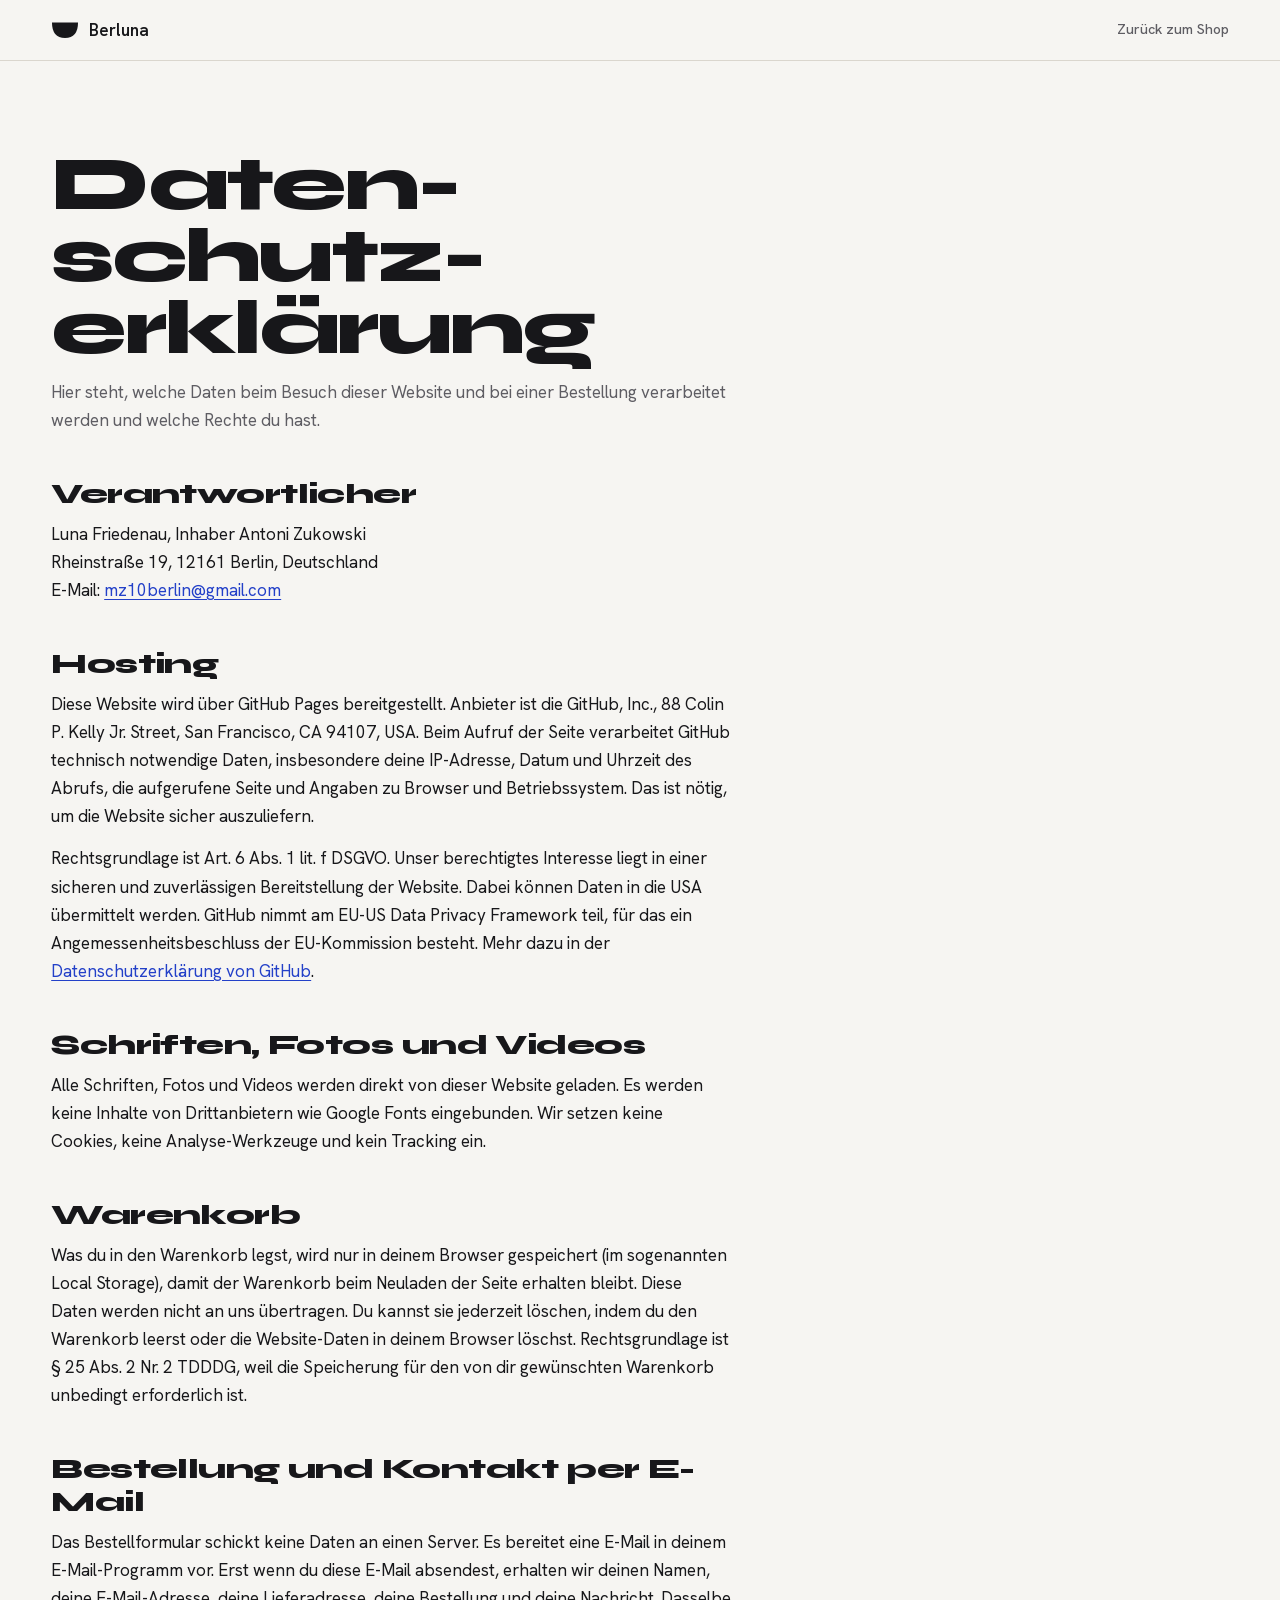
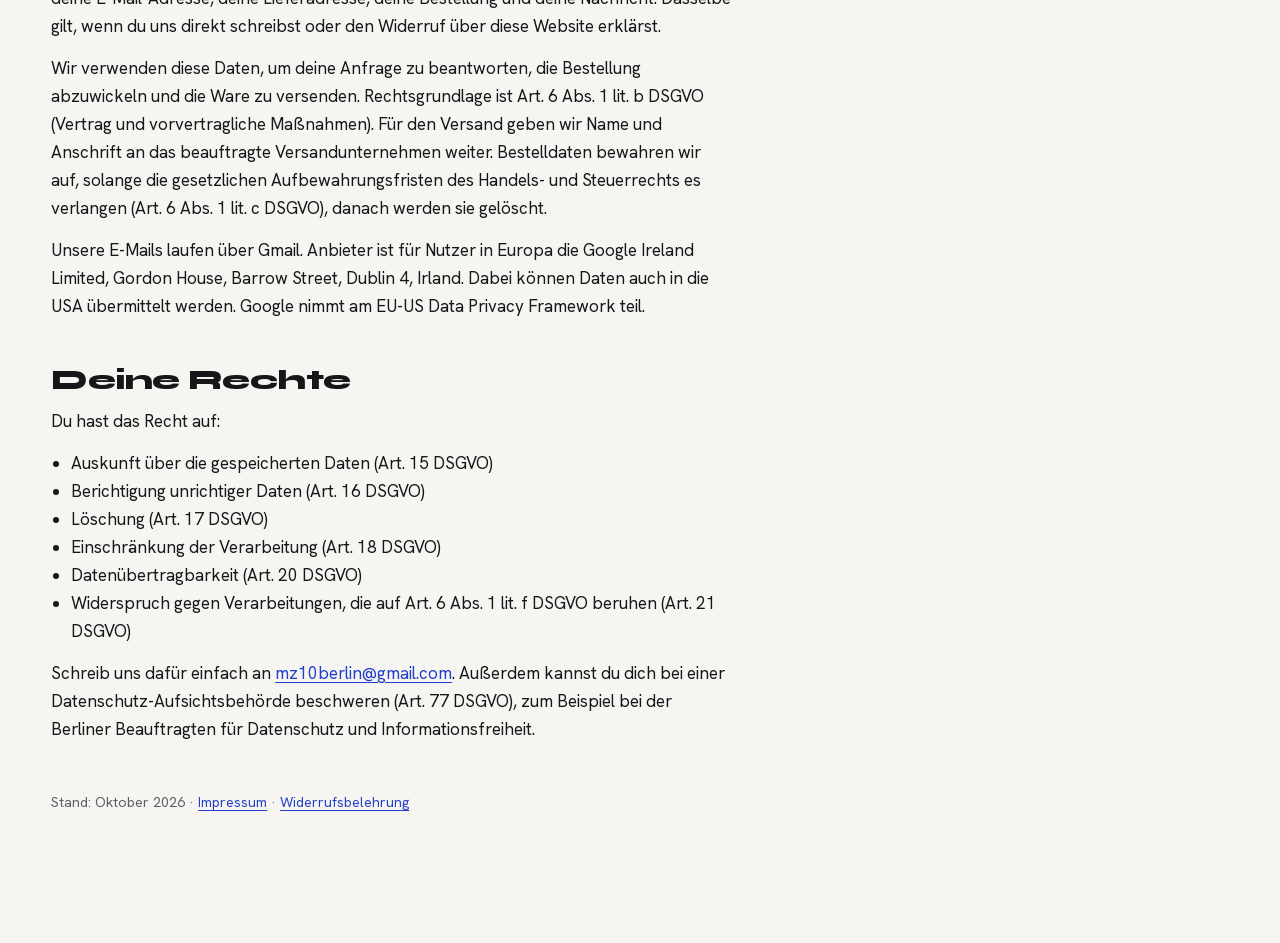
==== datenschutz.html @ 9eba6846 "Add legal pages and self-host fonts Adds Impressum, Datenschutzerklärung and Widerrufsbelehrung with" ====
<!doctype html>
<html lang="de">
<head>
<meta charset="utf-8">
<meta name="viewport" content="width=device-width, initial-scale=1, viewport-fit=cover">
<title>Datenschutz – Berluna</title>
<meta name="robots" content="noindex, follow">
<link rel="icon" href="favicon.svg" type="image/svg+xml">
<link rel="stylesheet" href="fonts/fonts.css">
<link rel="stylesheet" href="legal.css">
</head>
<body>

<header class="legal-head">
  <a href="./" aria-label="Berluna, zur Startseite">
    <svg viewBox="0 0 28 18" aria-hidden="true"><path d="M1 1.5 H27 Q27 17 14 17 Q1 17 1 1.5 Z" fill="currentColor"/></svg>
    Berluna
  </a>
  <a class="back" href="./">Zurück zum Shop</a>
</header>

<main>
  <h1>Daten&shy;schutz&shy;erklärung</h1>
  <p class="lede">Hier steht, welche Daten beim Besuch dieser Website und bei einer Bestellung verarbeitet werden und welche Rechte du hast.</p>

  <h2>Verantwortlicher</h2>
  <address>
    Luna Friedenau, Inhaber Antoni Zukowski<br>
    Rheinstraße 19, 12161 Berlin, Deutschland<br>
    E-Mail: <a href="mailto:mz10berlin@gmail.com">mz10berlin@gmail.com</a>
  </address>

  <h2>Hosting</h2>
  <p>Diese Website wird über GitHub Pages bereitgestellt. Anbieter ist die GitHub, Inc., 88 Colin P. Kelly Jr. Street, San Francisco, CA 94107, USA. Beim Aufruf der Seite verarbeitet GitHub technisch notwendige Daten, insbesondere deine IP-Adresse, Datum und Uhrzeit des Abrufs, die aufgerufene Seite und Angaben zu Browser und Betriebssystem. Das ist nötig, um die Website sicher auszuliefern.</p>
  <p>Rechtsgrundlage ist Art. 6 Abs. 1 lit. f DSGVO. Unser berechtigtes Interesse liegt in einer sicheren und zuverlässigen Bereitstellung der Website. Dabei können Daten in die USA übermittelt werden. GitHub nimmt am EU-US Data Privacy Framework teil, für das ein Angemessenheitsbeschluss der EU-Kommission besteht. Mehr dazu in der <a href="https://docs.github.com/en/site-policy/privacy-policies/github-general-privacy-statement" rel="noopener">Datenschutzerklärung von GitHub</a>.</p>

  <h2>Schriften, Fotos und Videos</h2>
  <p>Alle Schriften, Fotos und Videos werden direkt von dieser Website geladen. Es werden keine Inhalte von Drittanbietern wie Google Fonts eingebunden. Wir setzen keine Cookies, keine Analyse-Werkzeuge und kein Tracking ein.</p>

  <h2>Warenkorb</h2>
  <p>Was du in den Warenkorb legst, wird nur in deinem Browser gespeichert (im sogenannten Local Storage), damit der Warenkorb beim Neuladen der Seite erhalten bleibt. Diese Daten werden nicht an uns übertragen. Du kannst sie jederzeit löschen, indem du den Warenkorb leerst oder die Website-Daten in deinem Browser löschst. Rechtsgrundlage ist § 25 Abs. 2 Nr. 2 TDDDG, weil die Speicherung für den von dir gewünschten Warenkorb unbedingt erforderlich ist.</p>

  <h2>Bestellung und Kontakt per E-Mail</h2>
  <p>Das Bestellformular schickt keine Daten an einen Server. Es bereitet eine E-Mail in deinem E-Mail-Programm vor. Erst wenn du diese E-Mail absendest, erhalten wir deinen Namen, deine E-Mail-Adresse, deine Lieferadresse, deine Bestellung und deine Nachricht. Dasselbe gilt, wenn du uns direkt schreibst oder den Widerruf über diese Website erklärst.</p>
  <p>Wir verwenden diese Daten, um deine Anfrage zu beantworten, die Bestellung abzuwickeln und die Ware zu versenden. Rechtsgrundlage ist Art. 6 Abs. 1 lit. b DSGVO (Vertrag und vorvertragliche Maßnahmen). Für den Versand geben wir Name und Anschrift an das beauftragte Versandunternehmen weiter. Bestelldaten bewahren wir auf, solange die gesetzlichen Aufbewahrungsfristen des Handels- und Steuerrechts es verlangen (Art. 6 Abs. 1 lit. c DSGVO), danach werden sie gelöscht.</p>
  <p>Unsere E-Mails laufen über Gmail. Anbieter ist für Nutzer in Europa die Google Ireland Limited, Gordon House, Barrow Street, Dublin 4, Irland. Dabei können Daten auch in die USA übermittelt werden. Google nimmt am EU-US Data Privacy Framework teil.</p>

  <h2>Deine Rechte</h2>
  <p>Du hast das Recht auf:</p>
  <ul>
    <li>Auskunft über die gespeicherten Daten (Art. 15 DSGVO)</li>
    <li>Berichtigung unrichtiger Daten (Art. 16 DSGVO)</li>
    <li>Löschung (Art. 17 DSGVO)</li>
    <li>Einschränkung der Verarbeitung (Art. 18 DSGVO)</li>
    <li>Datenübertragbarkeit (Art. 20 DSGVO)</li>
    <li>Widerspruch gegen Verarbeitungen, die auf Art. 6 Abs. 1 lit. f DSGVO beruhen (Art. 21 DSGVO)</li>
  </ul>
  <p>Schreib uns dafür einfach an <a href="mailto:mz10berlin@gmail.com">mz10berlin@gmail.com</a>. Außerdem kannst du dich bei einer Datenschutz-Aufsichtsbehörde beschweren (Art. 77 DSGVO), zum Beispiel bei der Berliner Beauftragten für Datenschutz und Informationsfreiheit.</p>

  <p class="stand">Stand: Oktober 2026 · <a href="impressum.html">Impressum</a> · <a href="widerruf.html">Widerrufsbelehrung</a></p>
</main>

</body>
</html>
---- fonts/fonts.css ----
/* Hanken Grotesk 400 latin-ext */
@font-face {
  font-family: 'Hanken Grotesk';
  font-style: normal;
  font-weight: 400;
  font-display: swap;
  src: url(hanken-grotesk-400-latin-ext.woff2) format('woff2');
  unicode-range: U+0100-02BA, U+02BD-02C5, U+02C7-02CC, U+02CE-02D7, U+02DD-02FF, U+0304, U+0308, U+0329, U+1D00-1DBF, U+1E00-1E9F, U+1EF2-1EFF, U+2020, U+20A0-20AB, U+20AD-20C4, U+2113, U+2C60-2C7F, U+A720-A7FF;
}
/* Hanken Grotesk 400 latin */
@font-face {
  font-family: 'Hanken Grotesk';
  font-style: normal;
  font-weight: 400;
  font-display: swap;
  src: url(hanken-grotesk-400-latin.woff2) format('woff2');
  unicode-range: U+0000-00FF, U+0131, U+0152-0153, U+02BB-02BC, U+02C6, U+02DA, U+02DC, U+0304, U+0308, U+0329, U+2000-206F, U+20AC, U+2122, U+2191, U+2193, U+2212, U+2215, U+FEFF, U+FFFD;
}
/* Hanken Grotesk 500 latin-ext */
@font-face {
  font-family: 'Hanken Grotesk';
  font-style: normal;
  font-weight: 500;
  font-display: swap;
  src: url(hanken-grotesk-400-latin-ext.woff2) format('woff2');
  unicode-range: U+0100-02BA, U+02BD-02C5, U+02C7-02CC, U+02CE-02D7, U+02DD-02FF, U+0304, U+0308, U+0329, U+1D00-1DBF, U+1E00-1E9F, U+1EF2-1EFF, U+2020, U+20A0-20AB, U+20AD-20C4, U+2113, U+2C60-2C7F, U+A720-A7FF;
}
/* Hanken Grotesk 500 latin */
@font-face {
  font-family: 'Hanken Grotesk';
  font-style: normal;
  font-weight: 500;
  font-display: swap;
  src: url(hanken-grotesk-400-latin.woff2) format('woff2');
  unicode-range: U+0000-00FF, U+0131, U+0152-0153, U+02BB-02BC, U+02C6, U+02DA, U+02DC, U+0304, U+0308, U+0329, U+2000-206F, U+20AC, U+2122, U+2191, U+2193, U+2212, U+2215, U+FEFF, U+FFFD;
}
/* Hanken Grotesk 600 latin-ext */
@font-face {
  font-family: 'Hanken Grotesk';
  font-style: normal;
  font-weight: 600;
  font-display: swap;
  src: url(hanken-grotesk-400-latin-ext.woff2) format('woff2');
  unicode-range: U+0100-02BA, U+02BD-02C5, U+02C7-02CC, U+02CE-02D7, U+02DD-02FF, U+0304, U+0308, U+0329, U+1D00-1DBF, U+1E00-1E9F, U+1EF2-1EFF, U+2020, U+20A0-20AB, U+20AD-20C4, U+2113, U+2C60-2C7F, U+A720-A7FF;
}
/* Hanken Grotesk 600 latin */
@font-face {
  font-family: 'Hanken Grotesk';
  font-style: normal;
  font-weight: 600;
  font-display: swap;
  src: url(hanken-grotesk-400-latin.woff2) format('woff2');
  unicode-range: U+0000-00FF, U+0131, U+0152-0153, U+02BB-02BC, U+02C6, U+02DA, U+02DC, U+0304, U+0308, U+0329, U+2000-206F, U+20AC, U+2122, U+2191, U+2193, U+2212, U+2215, U+FEFF, U+FFFD;
}
/* Syne 700 latin-ext */
@font-face {
  font-family: 'Syne';
  font-style: normal;
  font-weight: 700;
  font-display: swap;
  src: url(syne-700-latin-ext.woff2) format('woff2');
  unicode-range: U+0100-02BA, U+02BD-02C5, U+02C7-02CC, U+02CE-02D7, U+02DD-02FF, U+0304, U+0308, U+0329, U+1D00-1DBF, U+1E00-1E9F, U+1EF2-1EFF, U+2020, U+20A0-20AB, U+20AD-20C4, U+2113, U+2C60-2C7F, U+A720-A7FF;
}
/* Syne 700 latin */
@font-face {
  font-family: 'Syne';
  font-style: normal;
  font-weight: 700;
  font-display: swap;
  src: url(syne-700-latin.woff2) format('woff2');
  unicode-range: U+0000-00FF, U+0131, U+0152-0153, U+02BB-02BC, U+02C6, U+02DA, U+02DC, U+0304, U+0308, U+0329, U+2000-206F, U+20AC, U+2122, U+2191, U+2193, U+2212, U+2215, U+FEFF, U+FFFD;
}
/* Syne 800 latin-ext */
@font-face {
  font-family: 'Syne';
  font-style: normal;
  font-weight: 800;
  font-display: swap;
  src: url(syne-700-latin-ext.woff2) format('woff2');
  unicode-range: U+0100-02BA, U+02BD-02C5, U+02C7-02CC, U+02CE-02D7, U+02DD-02FF, U+0304, U+0308, U+0329, U+1D00-1DBF, U+1E00-1E9F, U+1EF2-1EFF, U+2020, U+20A0-20AB, U+20AD-20C4, U+2113, U+2C60-2C7F, U+A720-A7FF;
}
/* Syne 800 latin */
@font-face {
  font-family: 'Syne';
  font-style: normal;
  font-weight: 800;
  font-display: swap;
  src: url(syne-700-latin.woff2) format('woff2');
  unicode-range: U+0000-00FF, U+0131, U+0152-0153, U+02BB-02BC, U+02C6, U+02DA, U+02DC, U+0304, U+0308, U+0329, U+2000-206F, U+20AC, U+2122, U+2191, U+2193, U+2212, U+2215, U+FEFF, U+FFFD;
}
/* Archivo 800 eszett */
@font-face {
  font-family: 'Archivo';
  font-style: normal;
  font-weight: 800;
  font-stretch: 125%;
  font-display: swap;
  src: url(archivo-800-eszett.woff2) format('woff2');
  unicode-range: U+df;
}
---- legal.css ----
/* Shared look for the legal pages: same tokens and type as the shop page, set as a plain reading column */
:root {
  --bg: #F6F5F2;
  --surface: #ECE9E3;
  --ink: #17171A;
  --ink-soft: #5E5D63;
  --rule: #DAD6CE;
  --accent: #2340C8;
  --f-display: "Archivo", "Syne", "Arial Black", system-ui, sans-serif;
  --f-body: "Hanken Grotesk", "Helvetica Neue", Arial, sans-serif;
  --gutter: clamp(16px, 4vw, 56px);
}
@media (prefers-color-scheme: dark) {
  :root:not([data-theme="light"]) {
    --bg: #0E1120;
    --surface: #171B2E;
    --ink: #EEEBE4;
    --ink-soft: #A5A7B6;
    --rule: #2B3049;
    --accent: #93A6FF;
    color-scheme: dark;
  }
}
:root[data-theme="dark"] {
  --bg: #0E1120;
  --surface: #171B2E;
  --ink: #EEEBE4;
  --ink-soft: #A5A7B6;
  --rule: #2B3049;
  --accent: #93A6FF;
  color-scheme: dark;
}

* { box-sizing: border-box; }
html, body { margin: 0; }
[hidden] { display: none !important; }
body {
  background: var(--bg);
  color: var(--ink);
  font-family: var(--f-body);
  font-size: 17px;
  line-height: 1.65;
  -webkit-font-smoothing: antialiased;
  padding-top: env(safe-area-inset-top, 0px);
  padding-bottom: env(safe-area-inset-bottom, 0px);
}
a { color: var(--accent); text-underline-offset: 3px; }
a:focus-visible, button:focus-visible { outline: 2px solid var(--accent); outline-offset: 3px; }

.legal-head {
  display: flex;
  justify-content: space-between;
  align-items: center;
  gap: 16px;
  padding: 16px var(--gutter);
  border-bottom: 1px solid var(--rule);
}
.legal-head a { color: var(--ink); text-decoration: none; display: inline-flex; align-items: center; gap: 10px; font-weight: 600; }
.legal-head svg { width: 28px; height: 18px; display: block; }
.legal-head .back { font-size: 14px; font-weight: 500; color: var(--ink-soft); }

main {
  padding: clamp(40px, 7vw, 88px) var(--gutter) clamp(64px, 9vw, 120px);
  max-width: calc(68ch + 2 * var(--gutter));
}
h1 {
  font-family: var(--f-display);
  font-weight: 800;
  font-size: clamp(30px, 7.5vw, 76px);
  line-height: 0.95;
  letter-spacing: -0.035em;
  margin: 0 0 12px;
  overflow-wrap: anywhere;
  hyphens: manual;
}
h2 {
  font-family: var(--f-display);
  font-weight: 800;
  font-size: clamp(22px, 3vw, 28px);
  letter-spacing: -0.02em;
  line-height: 1.15;
  margin: 44px 0 10px;
  overflow-wrap: anywhere;
  hyphens: manual;
}
h3 { font-size: 17px; margin: 24px 0 4px; }
p, ul, address { margin: 0 0 14px; }
address { font-style: normal; }
ul { padding-left: 20px; }
.lede { color: var(--ink-soft); }
.stand { margin-top: 48px; font-size: 14px; color: var(--ink-soft); }

.box {
  margin: 20px 0;
  padding: 20px;
  border: 1px solid var(--rule);
  border-radius: 14px;
  background: var(--surface);
}
.box p:last-child { margin-bottom: 0; }

.form { display: grid; gap: 14px; margin-top: 16px; }
.field { display: grid; gap: 6px; font-size: 14px; color: var(--ink-soft); }
.field input, .field textarea, .result textarea {
  width: 100%;
  padding: 12px 14px;
  border: 1px solid var(--rule);
  border-radius: 10px;
  background: var(--bg);
  color: var(--ink);
  font: inherit;
  font-size: 16px;
}
.field input:focus-visible, .field textarea:focus-visible, .result textarea:focus-visible { outline: 2px solid var(--accent); outline-offset: 1px; }
.btn {
  display: inline-flex;
  justify-content: center;
  align-items: center;
  padding: 14px 24px;
  border: 1px solid var(--ink);
  border-radius: 999px;
  background: var(--ink);
  color: var(--bg);
  font: inherit;
  font-size: 15px;
  font-weight: 600;
  text-decoration: none;
  cursor: pointer;
  -webkit-tap-highlight-color: transparent;
}
.btn--ghost { background: transparent; color: var(--ink); }
.result { display: grid; gap: 12px; margin-top: 16px; }
.result textarea { font-size: 14px; }
.fine { font-size: 14px; color: var(--ink-soft); }
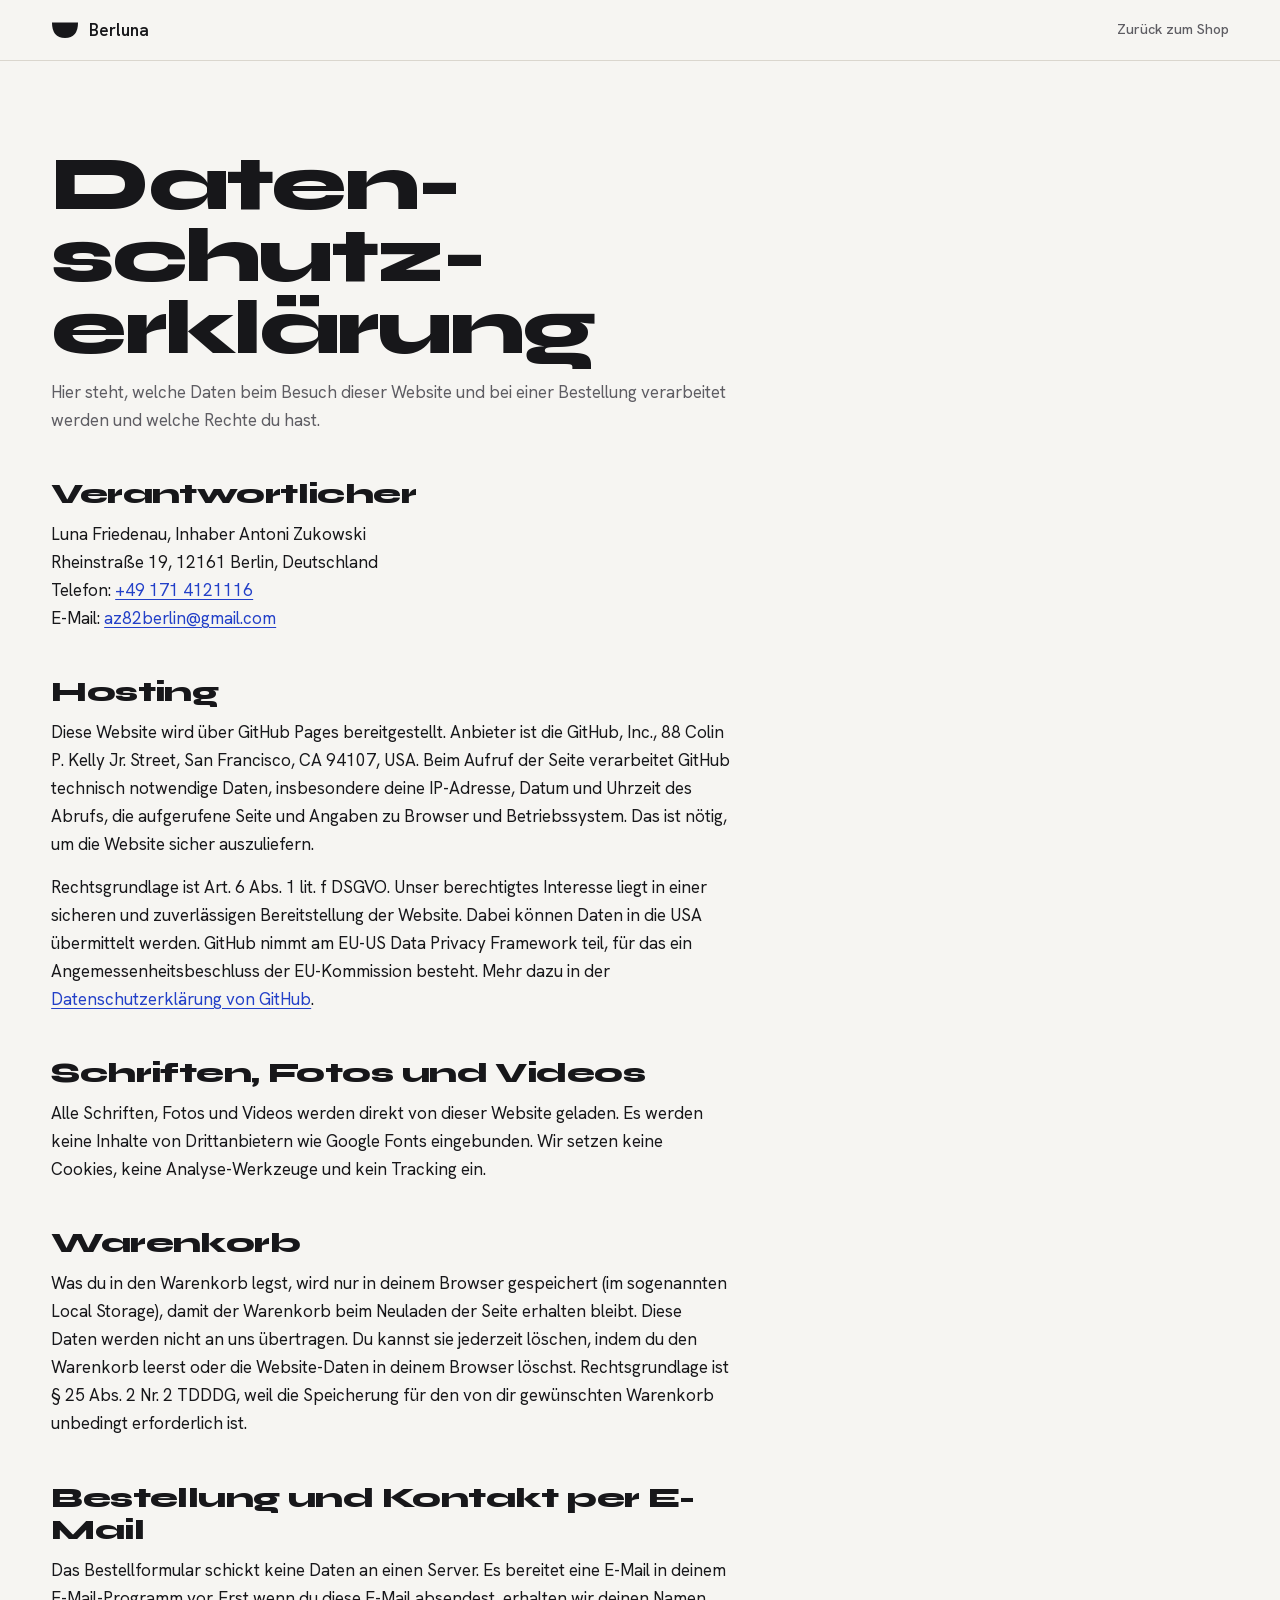
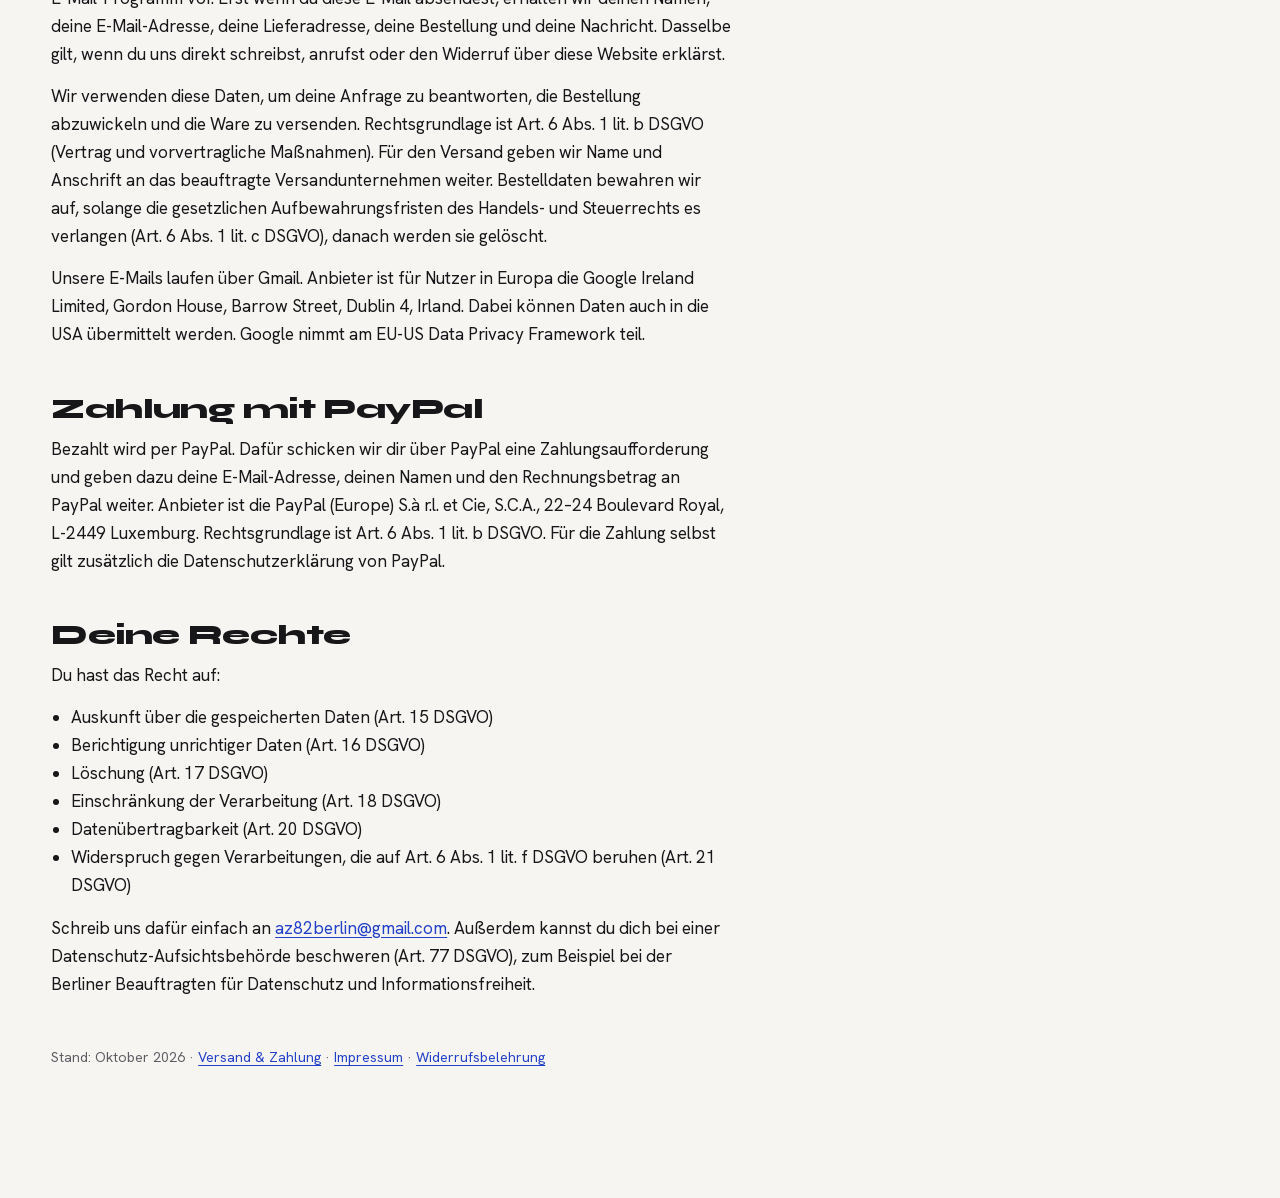
==== commit 0044fa27: "Add PayPal, shipping page, phone and small-business tax note Switches the contact address to az82ber" ====
--- a/datenschutz.html
+++ b/datenschutz.html
@@ -27,7 +27,8 @@
   <address>
     Luna Friedenau, Inhaber Antoni Zukowski<br>
     Rheinstraße 19, 12161 Berlin, Deutschland<br>
-    E-Mail: <a href="mailto:mz10berlin@gmail.com">mz10berlin@gmail.com</a>
+    Telefon: <a href="tel:+491714121116">+49 171 4121116</a><br>
+    E-Mail: <a href="mailto:az82berlin@gmail.com">az82berlin@gmail.com</a>
   </address>
 
   <h2>Hosting</h2>
@@ -41,9 +42,12 @@
   <p>Was du in den Warenkorb legst, wird nur in deinem Browser gespeichert (im sogenannten Local Storage), damit der Warenkorb beim Neuladen der Seite erhalten bleibt. Diese Daten werden nicht an uns übertragen. Du kannst sie jederzeit löschen, indem du den Warenkorb leerst oder die Website-Daten in deinem Browser löschst. Rechtsgrundlage ist § 25 Abs. 2 Nr. 2 TDDDG, weil die Speicherung für den von dir gewünschten Warenkorb unbedingt erforderlich ist.</p>
 
   <h2>Bestellung und Kontakt per E-Mail</h2>
-  <p>Das Bestellformular schickt keine Daten an einen Server. Es bereitet eine E-Mail in deinem E-Mail-Programm vor. Erst wenn du diese E-Mail absendest, erhalten wir deinen Namen, deine E-Mail-Adresse, deine Lieferadresse, deine Bestellung und deine Nachricht. Dasselbe gilt, wenn du uns direkt schreibst oder den Widerruf über diese Website erklärst.</p>
+  <p>Das Bestellformular schickt keine Daten an einen Server. Es bereitet eine E-Mail in deinem E-Mail-Programm vor. Erst wenn du diese E-Mail absendest, erhalten wir deinen Namen, deine E-Mail-Adresse, deine Lieferadresse, deine Bestellung und deine Nachricht. Dasselbe gilt, wenn du uns direkt schreibst, anrufst oder den Widerruf über diese Website erklärst.</p>
   <p>Wir verwenden diese Daten, um deine Anfrage zu beantworten, die Bestellung abzuwickeln und die Ware zu versenden. Rechtsgrundlage ist Art. 6 Abs. 1 lit. b DSGVO (Vertrag und vorvertragliche Maßnahmen). Für den Versand geben wir Name und Anschrift an das beauftragte Versandunternehmen weiter. Bestelldaten bewahren wir auf, solange die gesetzlichen Aufbewahrungsfristen des Handels- und Steuerrechts es verlangen (Art. 6 Abs. 1 lit. c DSGVO), danach werden sie gelöscht.</p>
   <p>Unsere E-Mails laufen über Gmail. Anbieter ist für Nutzer in Europa die Google Ireland Limited, Gordon House, Barrow Street, Dublin 4, Irland. Dabei können Daten auch in die USA übermittelt werden. Google nimmt am EU-US Data Privacy Framework teil.</p>
+
+  <h2>Zahlung mit PayPal</h2>
+  <p>Bezahlt wird per PayPal. Dafür schicken wir dir über PayPal eine Zahlungsaufforderung und geben dazu deine E-Mail-Adresse, deinen Namen und den Rechnungsbetrag an PayPal weiter. Anbieter ist die PayPal (Europe) S.à r.l. et Cie, S.C.A., 22–24 Boulevard Royal, L-2449 Luxemburg. Rechtsgrundlage ist Art. 6 Abs. 1 lit. b DSGVO. Für die Zahlung selbst gilt zusätzlich die Datenschutzerklärung von PayPal.</p>
 
   <h2>Deine Rechte</h2>
   <p>Du hast das Recht auf:</p>
@@ -55,9 +59,9 @@
     <li>Datenübertragbarkeit (Art. 20 DSGVO)</li>
     <li>Widerspruch gegen Verarbeitungen, die auf Art. 6 Abs. 1 lit. f DSGVO beruhen (Art. 21 DSGVO)</li>
   </ul>
-  <p>Schreib uns dafür einfach an <a href="mailto:mz10berlin@gmail.com">mz10berlin@gmail.com</a>. Außerdem kannst du dich bei einer Datenschutz-Aufsichtsbehörde beschweren (Art. 77 DSGVO), zum Beispiel bei der Berliner Beauftragten für Datenschutz und Informationsfreiheit.</p>
+  <p>Schreib uns dafür einfach an <a href="mailto:az82berlin@gmail.com">az82berlin@gmail.com</a>. Außerdem kannst du dich bei einer Datenschutz-Aufsichtsbehörde beschweren (Art. 77 DSGVO), zum Beispiel bei der Berliner Beauftragten für Datenschutz und Informationsfreiheit.</p>
 
-  <p class="stand">Stand: Oktober 2026 · <a href="impressum.html">Impressum</a> · <a href="widerruf.html">Widerrufsbelehrung</a></p>
+  <p class="stand">Stand: Oktober 2026 · <a href="versand.html">Versand &amp; Zahlung</a> · <a href="impressum.html">Impressum</a> · <a href="widerruf.html">Widerrufsbelehrung</a></p>
 </main>
 
 </body>
